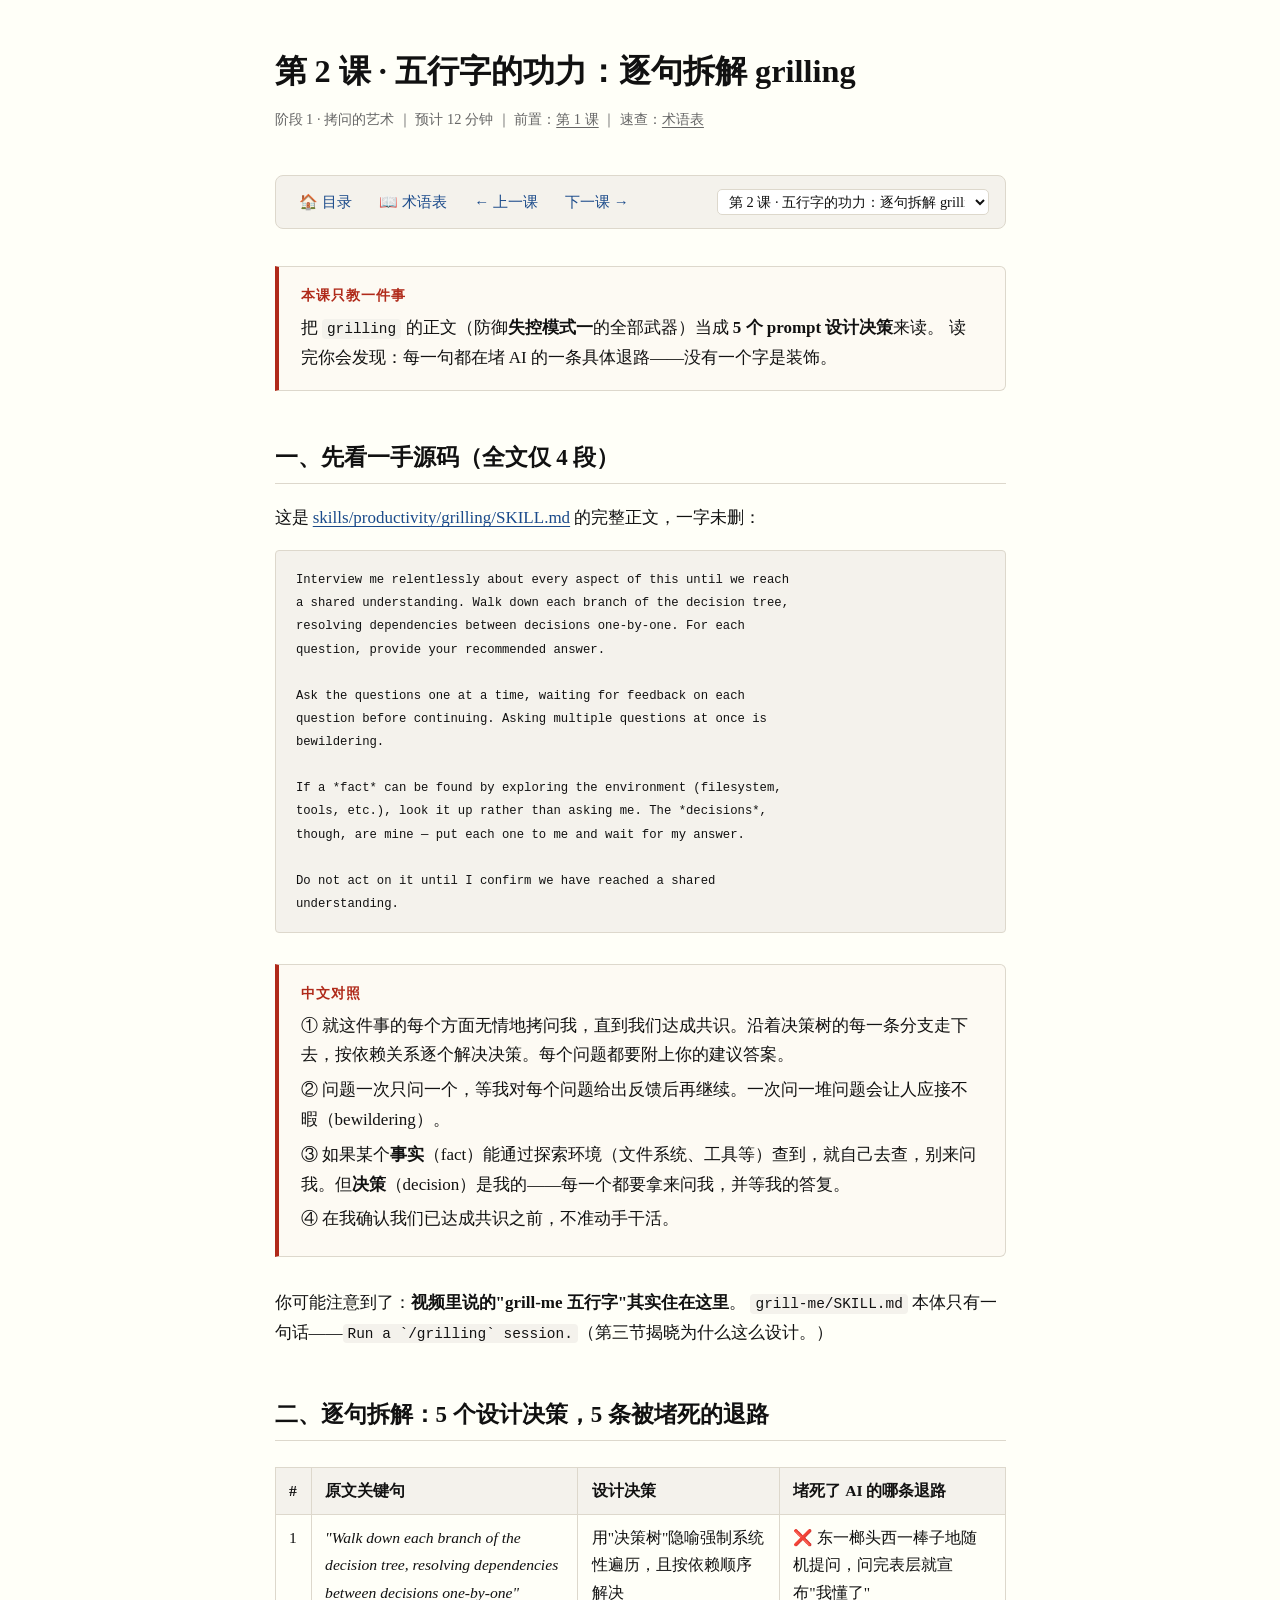
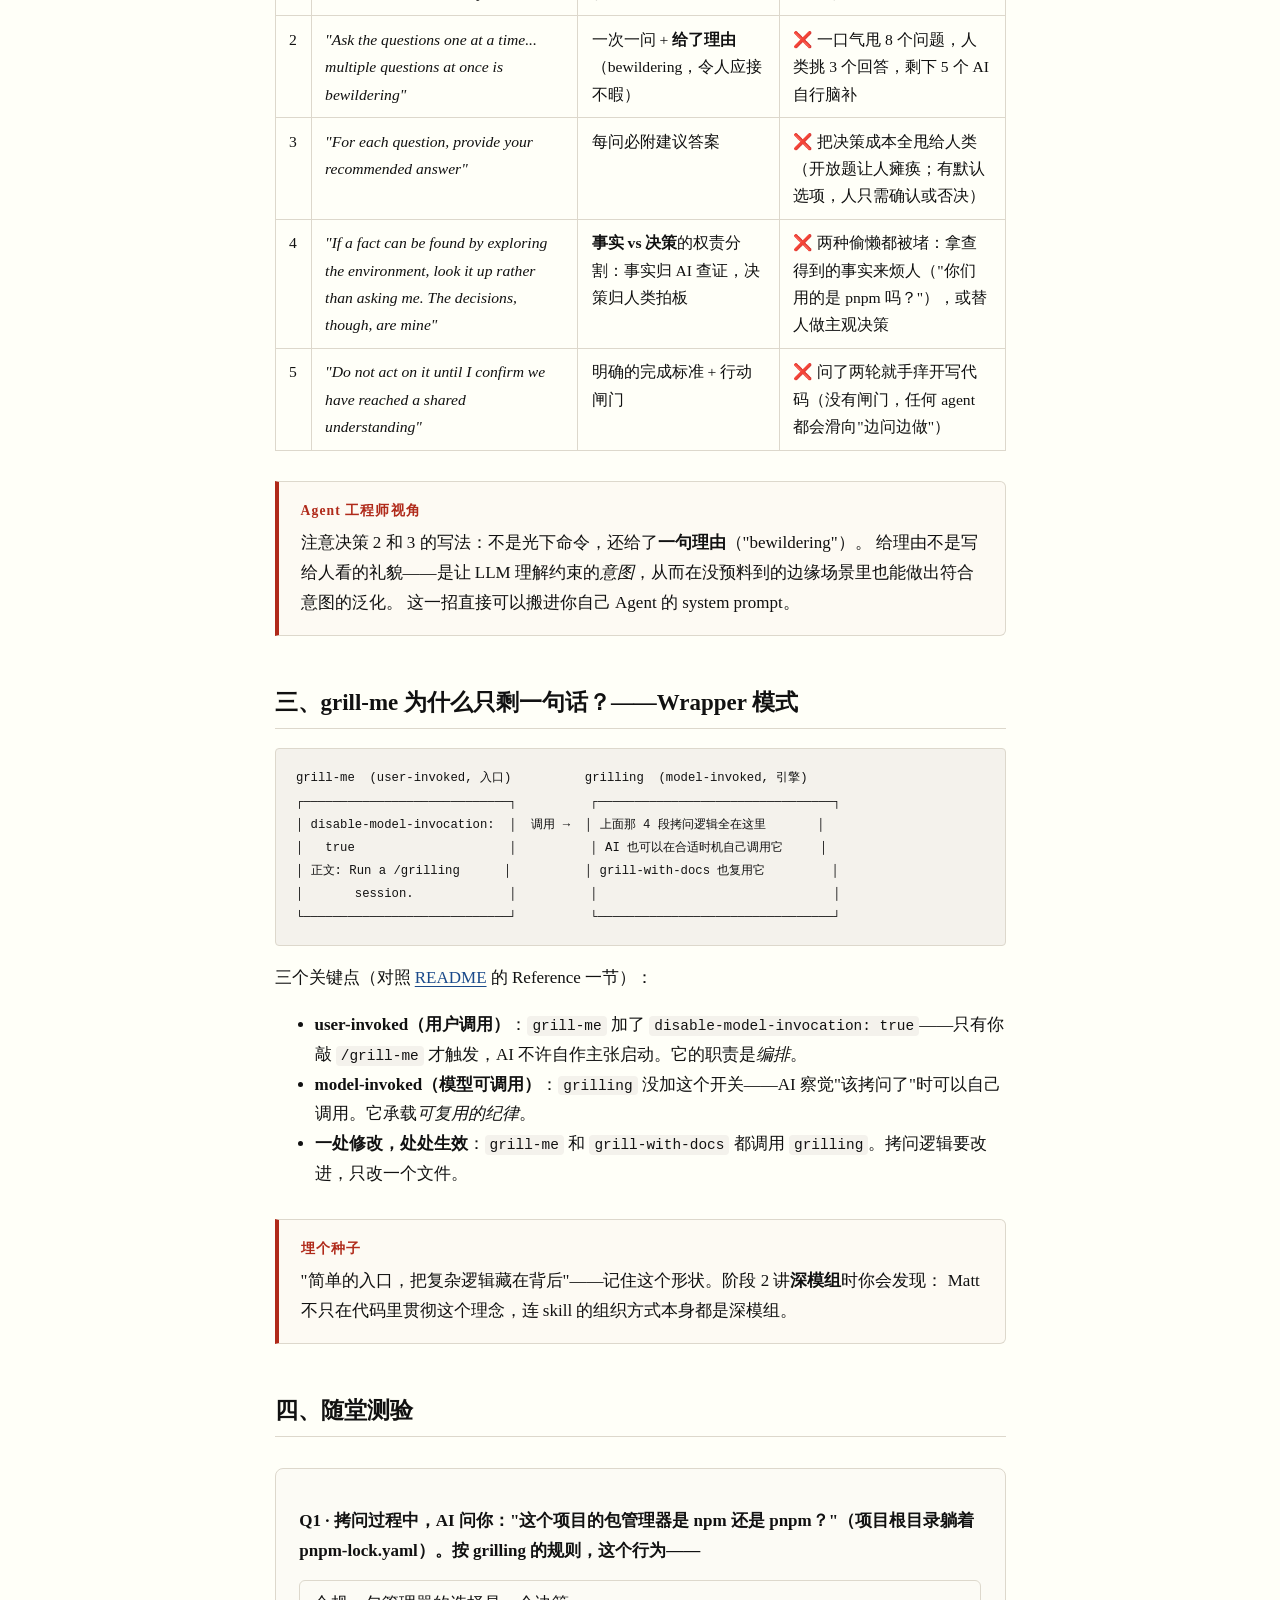
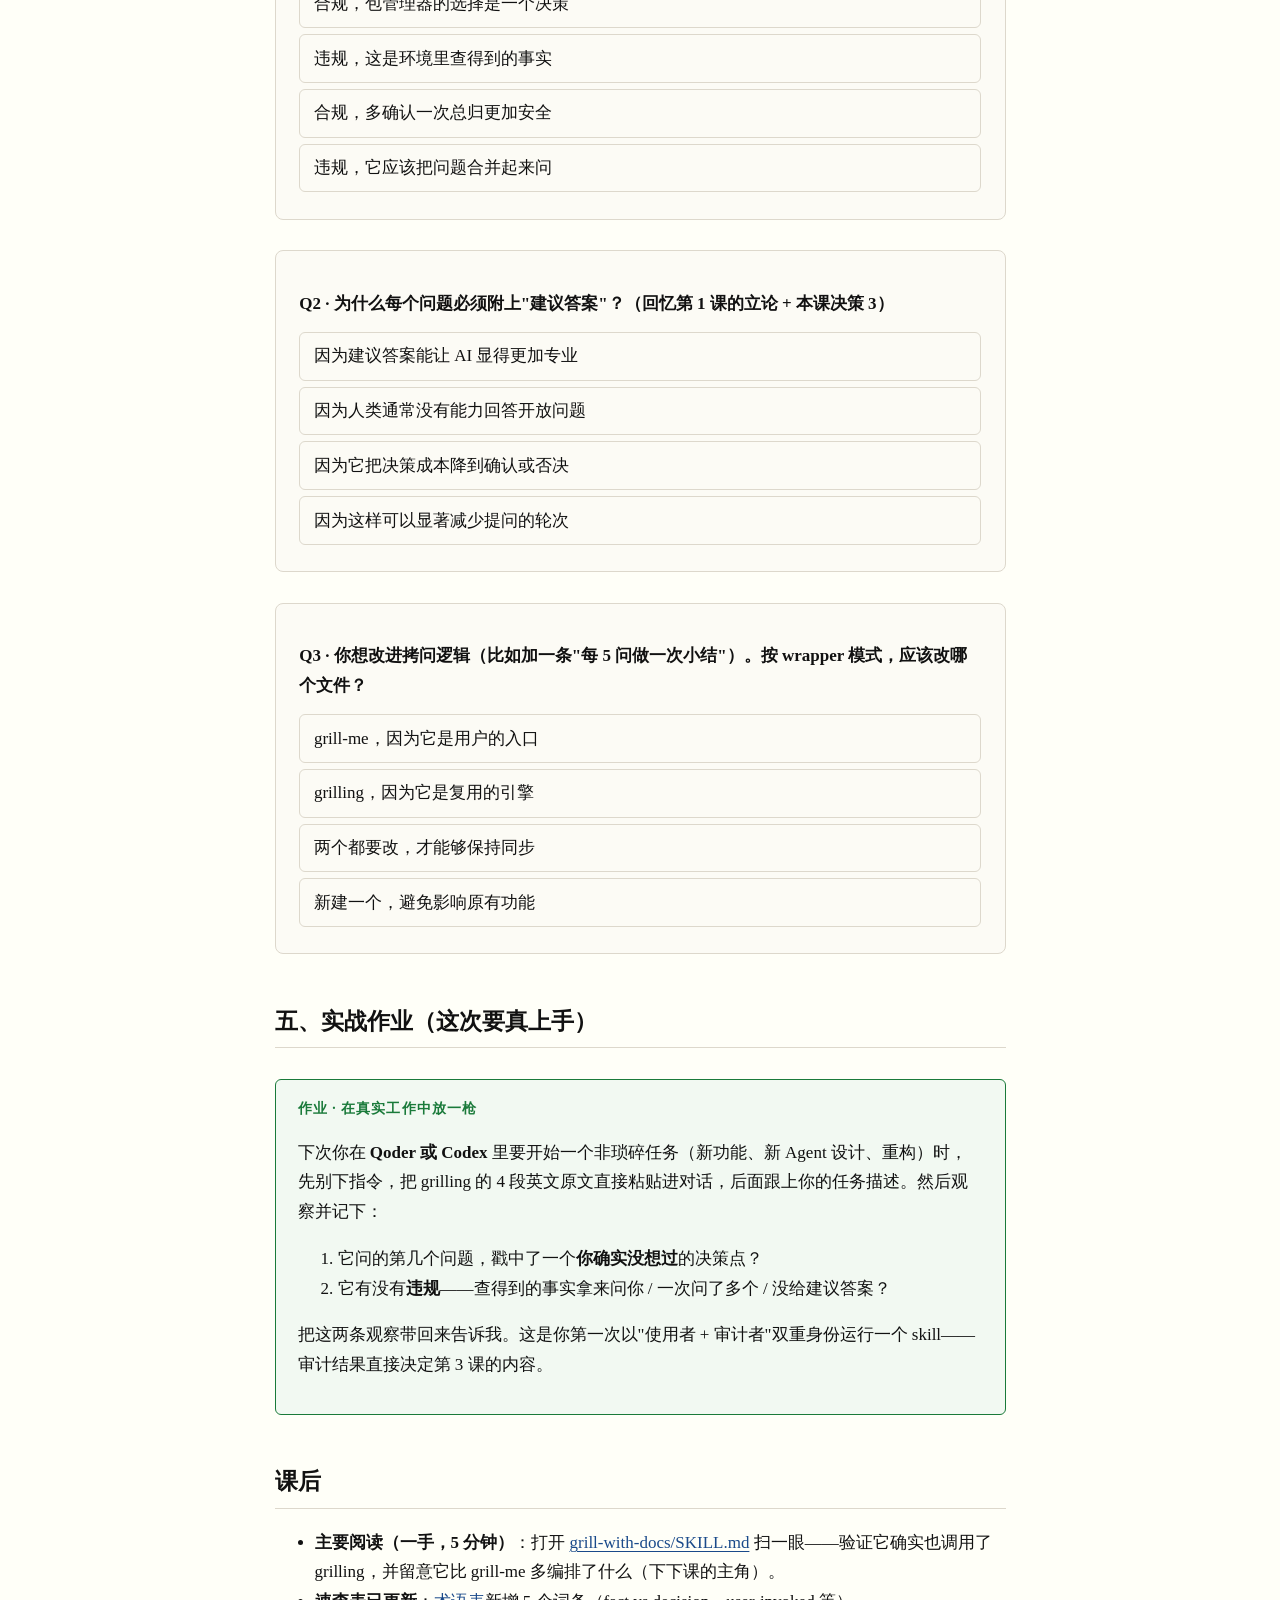
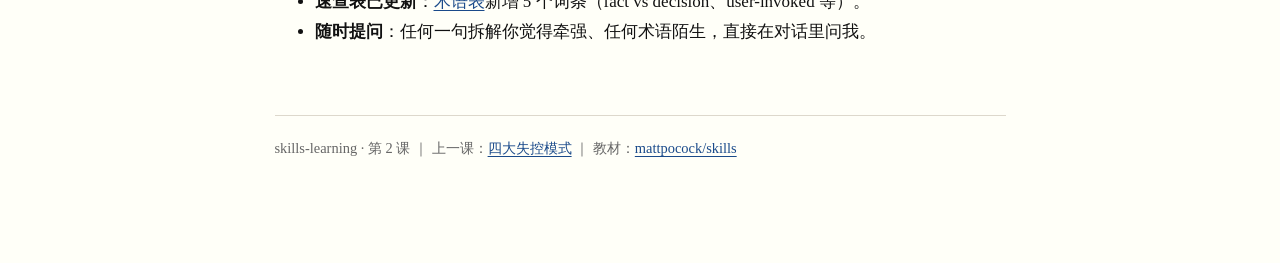
==== lessons/0002-grilling-line-by-line.html @ 446a2e48 "feat: 发布 skills-learning 课程站（9 课 + 术语表 + 视频笔记）" ====
<!DOCTYPE html>
<html lang="zh-CN">
<head>
<meta charset="UTF-8">
<meta name="viewport" content="width=device-width, initial-scale=1.0">
<title>第 2 课 · 五行字的功力：逐句拆解 grilling</title>
<link rel="stylesheet" href="../assets/course.css">
</head>
<body>

<h1>第 2 课 · 五行字的功力：逐句拆解 grilling</h1>
<p class="lesson-meta">
  阶段 1 · 拷问的艺术 ｜ 预计 12 分钟 ｜
  前置：<a href="./0001-four-failure-modes.html">第 1 课</a> ｜
  速查：<a href="../reference/glossary.html">术语表</a>
</p>

<nav id="course-nav"></nav>

<div class="callout">
  <span class="label">本课只教一件事</span>
  把 <code>grilling</code> 的正文（防御<strong>失控模式一</strong>的全部武器）当成 <strong>5 个 prompt 设计决策</strong>来读。
  读完你会发现：每一句都在堵 AI 的一条具体退路——没有一个字是装饰。
</div>

<h2>一、先看一手源码（全文仅 4 段）</h2>

<p>这是 <a href="https://github.com/mattpocock/skills/blob/main/skills/productivity/grilling/SKILL.md">skills/productivity/grilling/SKILL.md</a> 的完整正文，一字未删：</p>

<pre><code>Interview me relentlessly about every aspect of this until we reach
a shared understanding. Walk down each branch of the decision tree,
resolving dependencies between decisions one-by-one. For each
question, provide your recommended answer.

Ask the questions one at a time, waiting for feedback on each
question before continuing. Asking multiple questions at once is
bewildering.

If a *fact* can be found by exploring the environment (filesystem,
tools, etc.), look it up rather than asking me. The *decisions*,
though, are mine — put each one to me and wait for my answer.

Do not act on it until I confirm we have reached a shared
understanding.</code></pre>

<div class="callout">
  <span class="label">中文对照</span>
  <p style="margin:.3rem 0">① 就这件事的每个方面无情地拷问我，直到我们达成共识。沿着决策树的每一条分支走下去，按依赖关系逐个解决决策。每个问题都要附上你的建议答案。</p>
  <p style="margin:.3rem 0">② 问题一次只问一个，等我对每个问题给出反馈后再继续。一次问一堆问题会让人应接不暇（bewildering）。</p>
  <p style="margin:.3rem 0">③ 如果某个<strong>事实</strong>（fact）能通过探索环境（文件系统、工具等）查到，就自己去查，别来问我。但<strong>决策</strong>（decision）是我的——每一个都要拿来问我，并等我的答复。</p>
  <p style="margin:.3rem 0">④ 在我确认我们已达成共识之前，不准动手干活。</p>
</div>

<p>你可能注意到了：<strong>视频里说的"grill-me 五行字"其实住在这里</strong>。
<code>grill-me/SKILL.md</code> 本体只有一句话——<code>Run a `/grilling` session.</code>（第三节揭晓为什么这么设计。）</p>

<h2>二、逐句拆解：5 个设计决策，5 条被堵死的退路</h2>

<table>
  <tr><th>#</th><th>原文关键句</th><th>设计决策</th><th>堵死了 AI 的哪条退路</th></tr>
  <tr>
    <td>1</td>
    <td><em>"Walk down each branch of the decision tree, resolving dependencies between decisions one-by-one"</em></td>
    <td>用"决策树"隐喻强制系统性遍历，且按依赖顺序解决</td>
    <td>❌ 东一榔头西一棒子地随机提问，问完表层就宣布"我懂了"</td>
  </tr>
  <tr>
    <td>2</td>
    <td><em>"Ask the questions one at a time... multiple questions at once is bewildering"</em></td>
    <td>一次一问 + <strong>给了理由</strong>（bewildering，令人应接不暇）</td>
    <td>❌ 一口气甩 8 个问题，人类挑 3 个回答，剩下 5 个 AI 自行脑补</td>
  </tr>
  <tr>
    <td>3</td>
    <td><em>"For each question, provide your recommended answer"</em></td>
    <td>每问必附建议答案</td>
    <td>❌ 把决策成本全甩给人类（开放题让人瘫痪；有默认选项，人只需确认或否决）</td>
  </tr>
  <tr>
    <td>4</td>
    <td><em>"If a fact can be found by exploring the environment, look it up rather than asking me. The decisions, though, are mine"</em></td>
    <td><strong>事实 vs 决策</strong>的权责分割：事实归 AI 查证，决策归人类拍板</td>
    <td>❌ 两种偷懒都被堵：拿查得到的事实来烦人（"你们用的是 pnpm 吗？"），或替人做主观决策</td>
  </tr>
  <tr>
    <td>5</td>
    <td><em>"Do not act on it until I confirm we have reached a shared understanding"</em></td>
    <td>明确的完成标准 + 行动闸门</td>
    <td>❌ 问了两轮就手痒开写代码（没有闸门，任何 agent 都会滑向"边问边做"）</td>
  </tr>
</table>

<div class="callout">
  <span class="label">Agent 工程师视角</span>
  注意决策 2 和 3 的写法：不是光下命令，还给了<strong>一句理由</strong>（"bewildering"）。
  给理由不是写给人看的礼貌——是让 LLM 理解约束的<em>意图</em>，从而在没预料到的边缘场景里也能做出符合意图的泛化。
  这一招直接可以搬进你自己 Agent 的 system prompt。
</div>

<h2>三、grill-me 为什么只剩一句话？——Wrapper 模式</h2>

<pre><code>grill-me  (user-invoked, 入口)          grilling  (model-invoked, 引擎)
┌────────────────────────────┐          ┌────────────────────────────────┐
│ disable-model-invocation:  │  调用 →  │ 上面那 4 段拷问逻辑全在这里       │
│   true                     │          │ AI 也可以在合适时机自己调用它     │
│ 正文: Run a /grilling      │          │ grill-with-docs 也复用它         │
│       session.             │          │                                │
└────────────────────────────┘          └────────────────────────────────┘</code></pre>

<p>三个关键点（对照 <a href="https://github.com/mattpocock/skills/blob/main/README.md">README</a> 的 Reference 一节）：</p>
<ul>
  <li><strong>user-invoked（用户调用）</strong>：<code>grill-me</code> 加了 <code>disable-model-invocation: true</code>——只有你敲 <code>/grill-me</code> 才触发，AI 不许自作主张启动。它的职责是<em>编排</em>。</li>
  <li><strong>model-invoked（模型可调用）</strong>：<code>grilling</code> 没加这个开关——AI 察觉"该拷问了"时可以自己调用。它承载<em>可复用的纪律</em>。</li>
  <li><strong>一处修改，处处生效</strong>：<code>grill-me</code> 和 <code>grill-with-docs</code> 都调用 <code>grilling</code>。拷问逻辑要改进，只改一个文件。</li>
</ul>

<div class="callout">
  <span class="label">埋个种子</span>
  "简单的入口，把复杂逻辑藏在背后"——记住这个形状。阶段 2 讲<strong>深模组</strong>时你会发现：
  Matt 不只在代码里贯彻这个理念，连 skill 的组织方式本身都是深模组。
</div>

<h2>四、随堂测验</h2>

<div class="quiz">
  <p class="q">Q1 · 拷问过程中，AI 问你："这个项目的包管理器是 npm 还是 pnpm？"（项目根目录躺着 pnpm-lock.yaml）。按 grilling 的规则，这个行为——</p>
  <label>合规，包管理器的选择是一个决策</label>
  <label data-right="1">违规，这是环境里查得到的事实</label>
  <label>合规，多确认一次总归更加安全</label>
  <label>违规，它应该把问题合并起来问</label>
  <div class="feedback right">✅ 正确。锁文件在文件系统里躺着，这是 <strong>fact</strong>——AI 应该自己查（"look it up rather than asking me"）。只有查不到的主观取舍（decision）才允许拿来问你。这条分割线是 grilling 里最精妙的一句。</div>
  <div class="feedback wrong">再读源码第三段：fact（环境里查得到的）→ AI 自己查；decision（主观取舍）→ 必须问人。锁文件就在文件系统里，属于 fact，问出来就是在浪费你的注意力。</div>
</div>

<div class="quiz">
  <p class="q">Q2 · 为什么每个问题必须附上"建议答案"？（回忆第 1 课的立论 + 本课决策 3）</p>
  <label>因为建议答案能让 AI 显得更加专业</label>
  <label>因为人类通常没有能力回答开放问题</label>
  <label data-right="1">因为它把决策成本降到确认或否决</label>
  <label>因为这样可以显著减少提问的轮次</label>
  <div class="feedback right">✅ 正确。开放题("怎么处理断线重连？")让人瘫痪；带默认选项的题("建议指数退避重试 3 次，可以吗？")只需确认或否决。AI 干"找漏洞+给选项"的苦活，人类保留拍板权——决策权始终在人手里，这正是 grilling 防御失控模式一的方式。</div>
    <div class="feedback wrong">核心在"决策成本"：开放题让人瘫痪，带建议答案的题只需确认/否决。注意这不是让 AI 替你决策——建议只是选项，拍板永远是你。这就是"AI 给选项、人类拍板"的分工。</div>
</div>

<div class="quiz">
  <p class="q">Q3 · 你想改进拷问逻辑（比如加一条"每 5 问做一次小结"）。按 wrapper 模式，应该改哪个文件？</p>
  <label>grill-me，因为它是用户的入口</label>
  <label data-right="1">grilling，因为它是复用的引擎</label>
  <label>两个都要改，才能够保持同步</label>
  <label>新建一个，避免影响原有功能</label>
  <div class="feedback right">✅ 正确。逻辑全在 <code>grilling</code>（引擎）；<code>grill-me</code> 只是一行转发的入口。改引擎，则 grill-me 和 grill-with-docs 同时受益——这就是"一处修改，处处生效"。</div>
  <div class="feedback wrong">回看第三节的图：<code>grill-me</code> 正文只有一句 "Run a /grilling session."，不含任何拷问逻辑。逻辑住在 <code>grilling</code> 里，改它一处，所有调用方（grill-me、grill-with-docs）同时生效。</div>
</div>

<h2>五、实战作业（这次要真上手）</h2>

<div class="win">
  <span class="label">作业 · 在真实工作中放一枪</span>
  <p>下次你在 <strong>Qoder 或 Codex</strong> 里要开始一个非琐碎任务（新功能、新 Agent 设计、重构）时，先别下指令，把 grilling 的 4 段英文原文直接粘贴进对话，后面跟上你的任务描述。然后观察并记下：</p>
  <ol>
    <li>它问的第几个问题，戳中了一个<strong>你确实没想过</strong>的决策点？</li>
    <li>它有没有<strong>违规</strong>——查得到的事实拿来问你 / 一次问了多个 / 没给建议答案？</li>
  </ol>
  <p>把这两条观察带回来告诉我。这是你第一次以"使用者 + 审计者"双重身份运行一个 skill——审计结果直接决定第 3 课的内容。</p>
</div>

<h2>课后</h2>
<ul>
  <li><strong>主要阅读（一手，5 分钟）</strong>：打开 <a href="https://github.com/mattpocock/skills/blob/main/skills/engineering/grill-with-docs/SKILL.md">grill-with-docs/SKILL.md</a> 扫一眼——验证它确实也调用了 grilling，并留意它比 grill-me 多编排了什么（下下课的主角）。</li>
  <li><strong>速查表已更新</strong>：<a href="../reference/glossary.html">术语表</a>新增 5 个词条（fact vs decision、user-invoked 等）。</li>
  <li><strong>随时提问</strong>：任何一句拆解你觉得牵强、任何术语陌生，直接在对话里问我。</li>
</ul>

<footer>
  skills-learning · 第 2 课 ｜ 上一课：<a href="./0001-four-failure-modes.html">四大失控模式</a> ｜
  教材：<a href="https://github.com/mattpocock/skills">mattpocock/skills</a>
</footer>

<script src="../assets/quiz.js"></script>
<script src="../assets/toc-data.js"></script>
<script src="../assets/nav.js"></script>
</body>
</html>
---- assets/course.css ----
/* course.css — skills-learning 课程共享样式表（Tufte 风格） */
:root {
  --bg: #fffff8;
  --ink: #111;
  --muted: #666;
  --accent: #b02a1a;
  --link: #1a4a8a;
  --code-bg: #f4f2ec;
  --border: #ddd8cc;
  --ok: #1a7a3a;
}
* { box-sizing: border-box; }
html { font-size: 17px; }
body {
  background: var(--bg);
  color: var(--ink);
  font-family: "Songti SC", "Noto Serif CJK SC", Georgia, "Times New Roman", serif;
  line-height: 1.75;
  max-width: 46rem;
  margin: 0 auto;
  padding: 3rem 1.5rem 6rem;
}
h1 { font-size: 1.9rem; line-height: 1.3; margin: 0 0 .3rem; font-weight: 700; }
h2 { font-size: 1.35rem; margin-top: 2.8rem; border-bottom: 1px solid var(--border); padding-bottom: .3rem; }
h3 { font-size: 1.1rem; margin-top: 2rem; }
.lesson-meta { color: var(--muted); font-size: .85rem; margin-bottom: 2.5rem; }
.lesson-meta a { color: var(--muted); }
a { color: var(--link); text-decoration-thickness: 1px; text-underline-offset: 3px; }
code, pre {
  font-family: "SF Mono", "JetBrains Mono", Menlo, Consolas, monospace;
  font-size: .85em;
  background: var(--code-bg);
  border-radius: 4px;
}
code { padding: .12em .35em; }
pre { padding: 1rem 1.2rem; overflow-x: auto; border: 1px solid var(--border); line-height: 1.6; }
pre code { background: none; padding: 0; }
blockquote {
  margin: 1.5rem 0;
  padding: .2rem 1.2rem;
  border-left: 3px solid var(--accent);
  color: #333;
  font-style: italic;
}
blockquote .src { display: block; font-style: normal; font-size: .8rem; color: var(--muted); margin-top: .4rem; }
table { border-collapse: collapse; width: 100%; margin: 1.5rem 0; font-size: .92rem; }
th, td { border: 1px solid var(--border); padding: .55rem .8rem; text-align: left; vertical-align: top; }
th { background: var(--code-bg); font-weight: 600; }
.callout {
  border: 1px solid var(--border);
  border-left: 4px solid var(--accent);
  background: #fdfaf3;
  padding: 1rem 1.3rem;
  margin: 1.8rem 0;
  border-radius: 0 6px 6px 0;
}
.callout .label { font-weight: 700; color: var(--accent); font-size: .8rem; letter-spacing: .08em; display: block; margin-bottom: .3rem; }
.win {
  border: 1px solid var(--ok);
  background: #f2f9f2;
  padding: 1rem 1.3rem;
  margin: 1.8rem 0;
  border-radius: 6px;
}
.win .label { font-weight: 700; color: var(--ok); font-size: .8rem; letter-spacing: .08em; display: block; margin-bottom: .3rem; }
/* --- quiz --- */
.quiz { border: 1px solid var(--border); border-radius: 8px; padding: 1.2rem 1.4rem; margin: 1.8rem 0; background: #fcfbf5; }
.quiz .q { font-weight: 600; margin-bottom: .8rem; }
.quiz label {
  display: block; padding: .5rem .8rem; margin: .35rem 0;
  border: 1px solid var(--border); border-radius: 6px; cursor: pointer;
}
.quiz label:hover { background: var(--code-bg); }
.quiz .feedback { display: none; margin-top: .8rem; padding: .7rem 1rem; border-radius: 6px; font-size: .92rem; }
.quiz.answered .feedback { display: block; }
.quiz .feedback.right { background: #f2f9f2; border: 1px solid var(--ok); }
.quiz .feedback.wrong { background: #fbf0ee; border: 1px solid var(--accent); }
footer { margin-top: 4rem; padding-top: 1.2rem; border-top: 1px solid var(--border); color: var(--muted); font-size: .85rem; }
/* --- course nav (配合 nav.js) --- */
#course-nav {
  display: flex; flex-wrap: wrap; align-items: center; gap: .6rem;
  padding: .6rem .9rem; margin: 0 0 2.2rem;
  border: 1px solid var(--border); border-radius: 8px; background: var(--code-bg);
  font-size: .88rem;
}
#course-nav a { text-decoration: none; padding: .15rem .5rem; border-radius: 5px; }
#course-nav a:hover { background: #fff; }
#course-nav select {
  margin-left: auto; max-width: 16rem;
  font: inherit; font-size: .85rem; padding: .2rem .4rem;
  border: 1px solid var(--border); border-radius: 5px; background: #fff; color: var(--ink);
}
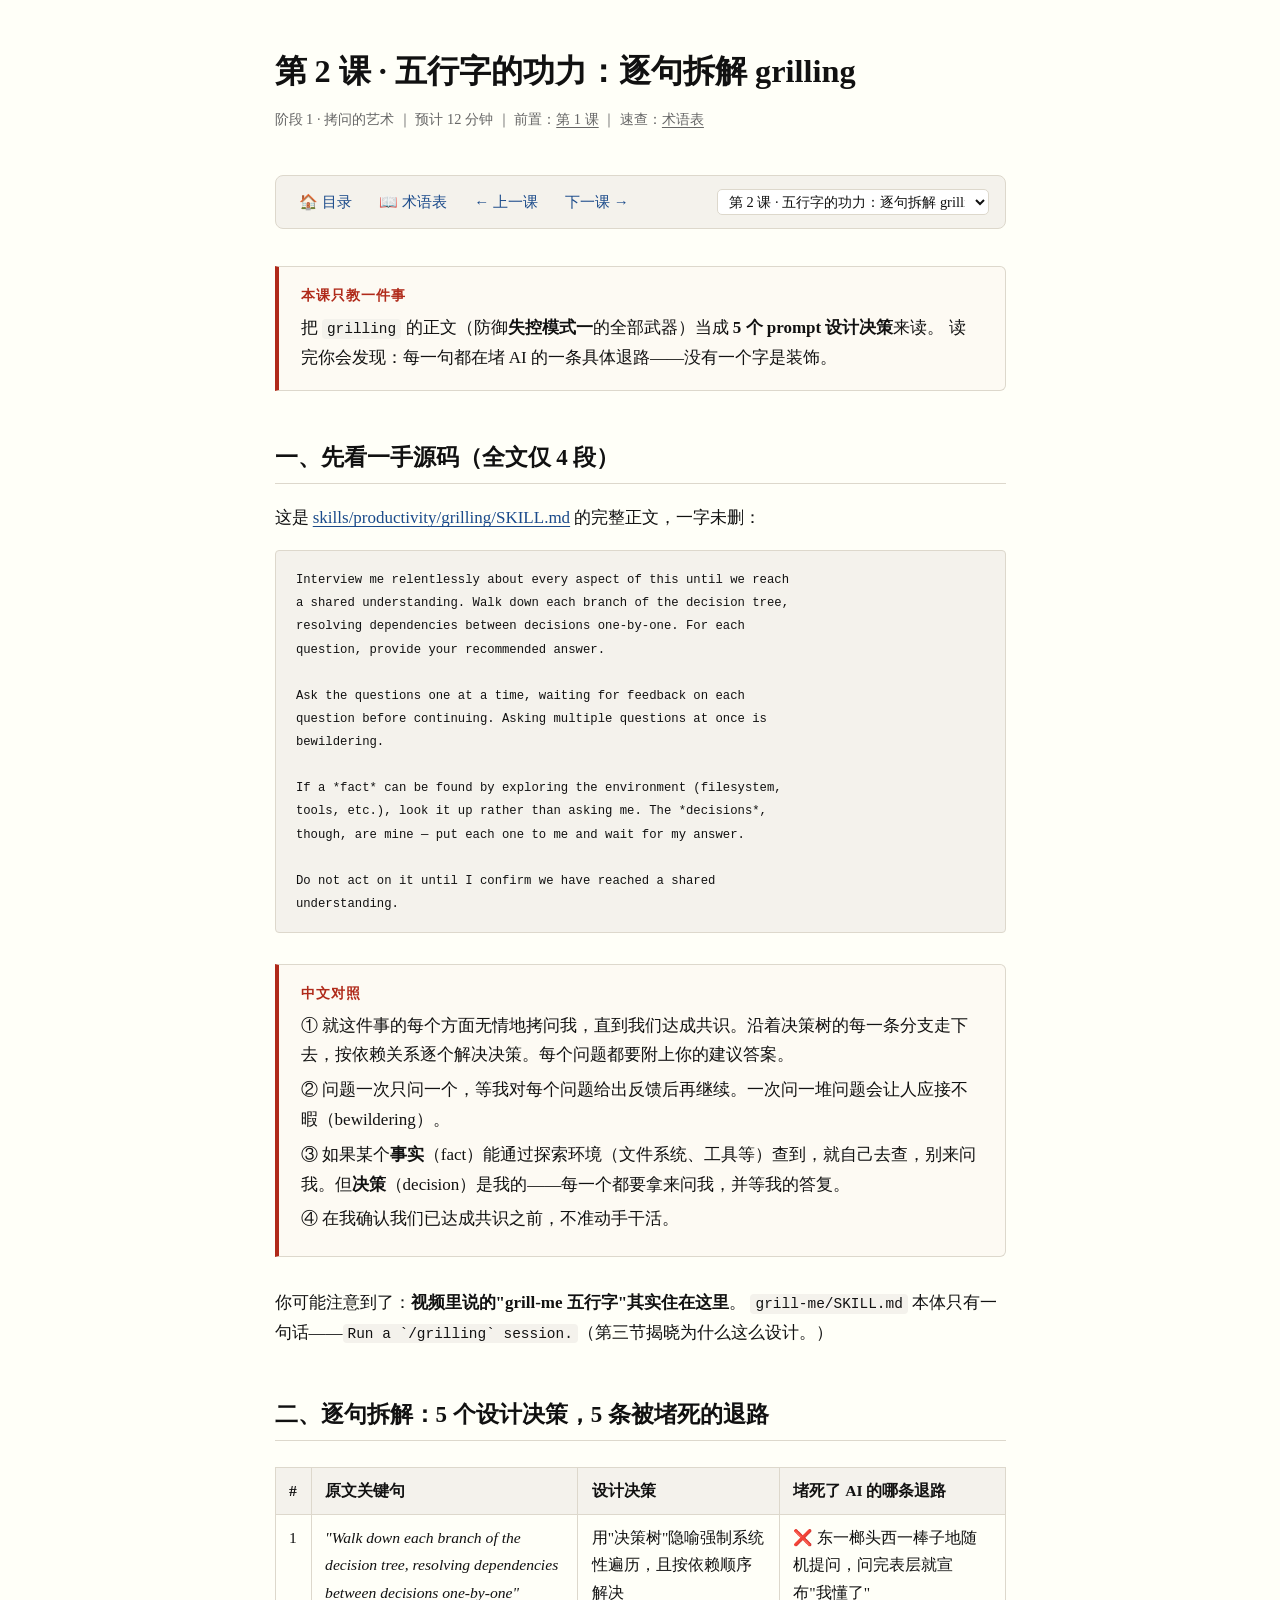
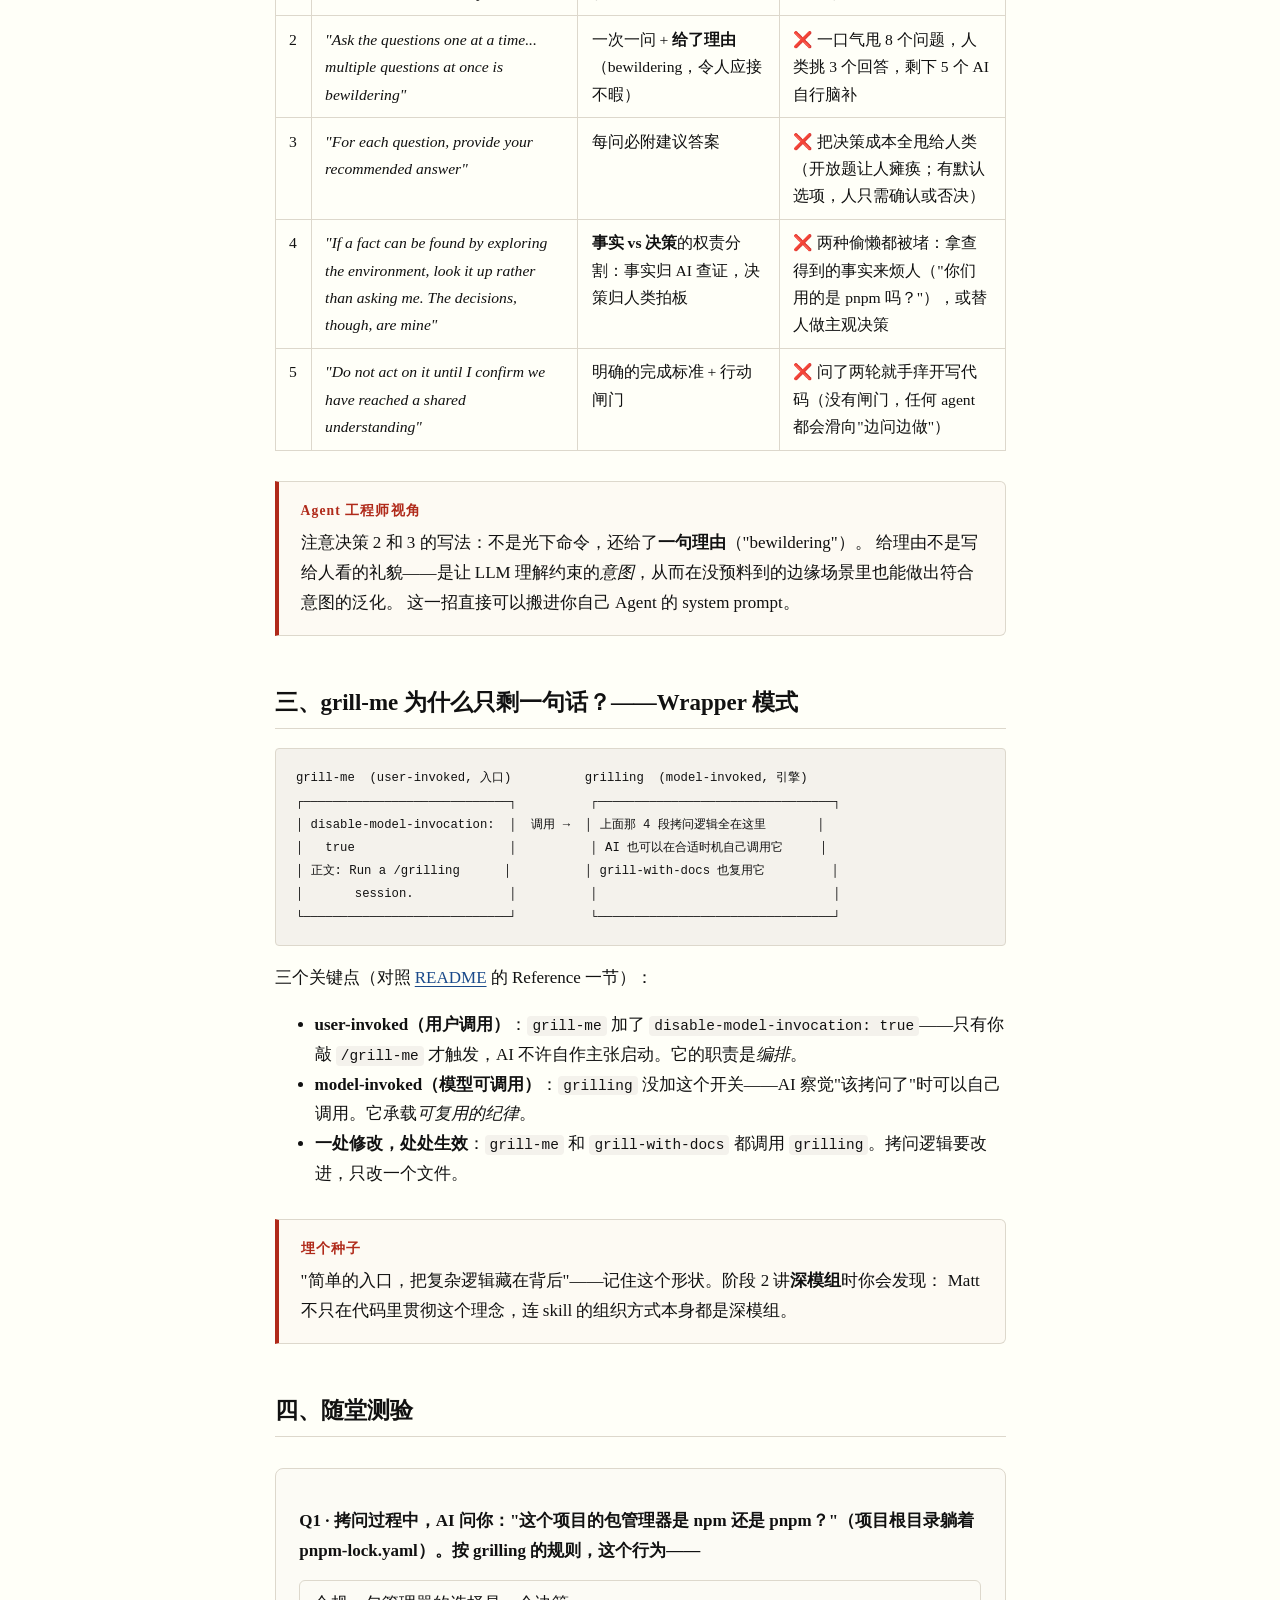
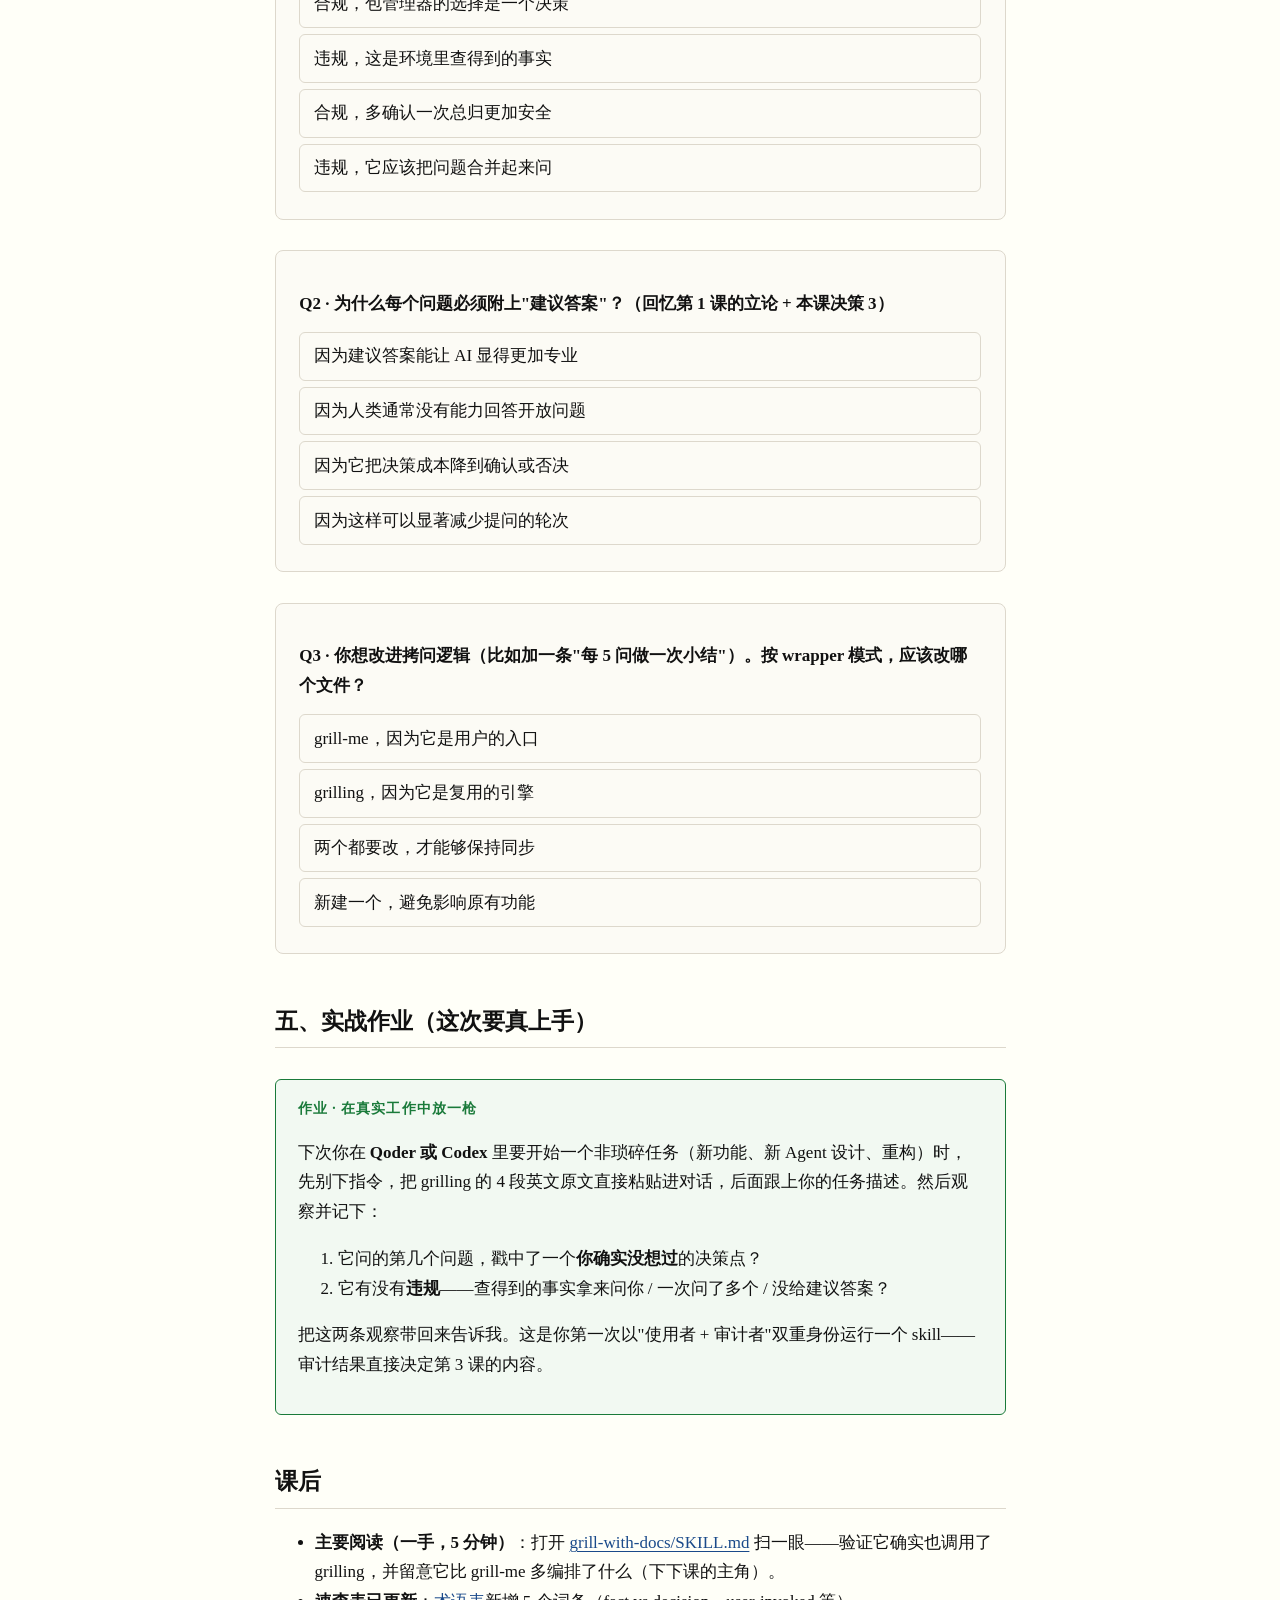
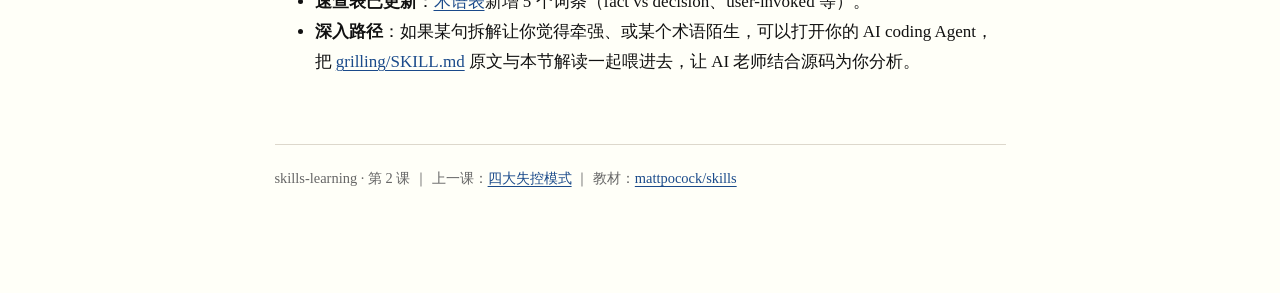
==== commit 667c7686: "fix: 重写 1-on-1 课程文案为公共读者视角 把课程中'我是你的老师 / 直接问我 / 粘到对话框 / 毕业答辩随时来交'这类原话改成'深入路径'——引导读者打开自己的 AI coding A" ====
--- a/lessons/0002-grilling-line-by-line.html
+++ b/lessons/0002-grilling-line-by-line.html
@@ -168,7 +168,7 @@
 <ul>
   <li><strong>主要阅读（一手，5 分钟）</strong>：打开 <a href="https://github.com/mattpocock/skills/blob/main/skills/engineering/grill-with-docs/SKILL.md">grill-with-docs/SKILL.md</a> 扫一眼——验证它确实也调用了 grilling，并留意它比 grill-me 多编排了什么（下下课的主角）。</li>
   <li><strong>速查表已更新</strong>：<a href="../reference/glossary.html">术语表</a>新增 5 个词条（fact vs decision、user-invoked 等）。</li>
-  <li><strong>随时提问</strong>：任何一句拆解你觉得牵强、任何术语陌生，直接在对话里问我。</li>
+  <li><strong>深入路径</strong>：如果某句拆解让你觉得牵强、或某个术语陌生，可以打开你的 AI coding Agent，把 <a href="https://github.com/mattpocock/skills/blob/main/skills/productivity/grilling/SKILL.md">grilling/SKILL.md</a> 原文与本节解读一起喂进去，让 AI 老师结合源码为你分析。</li>
 </ul>
 
 <footer>
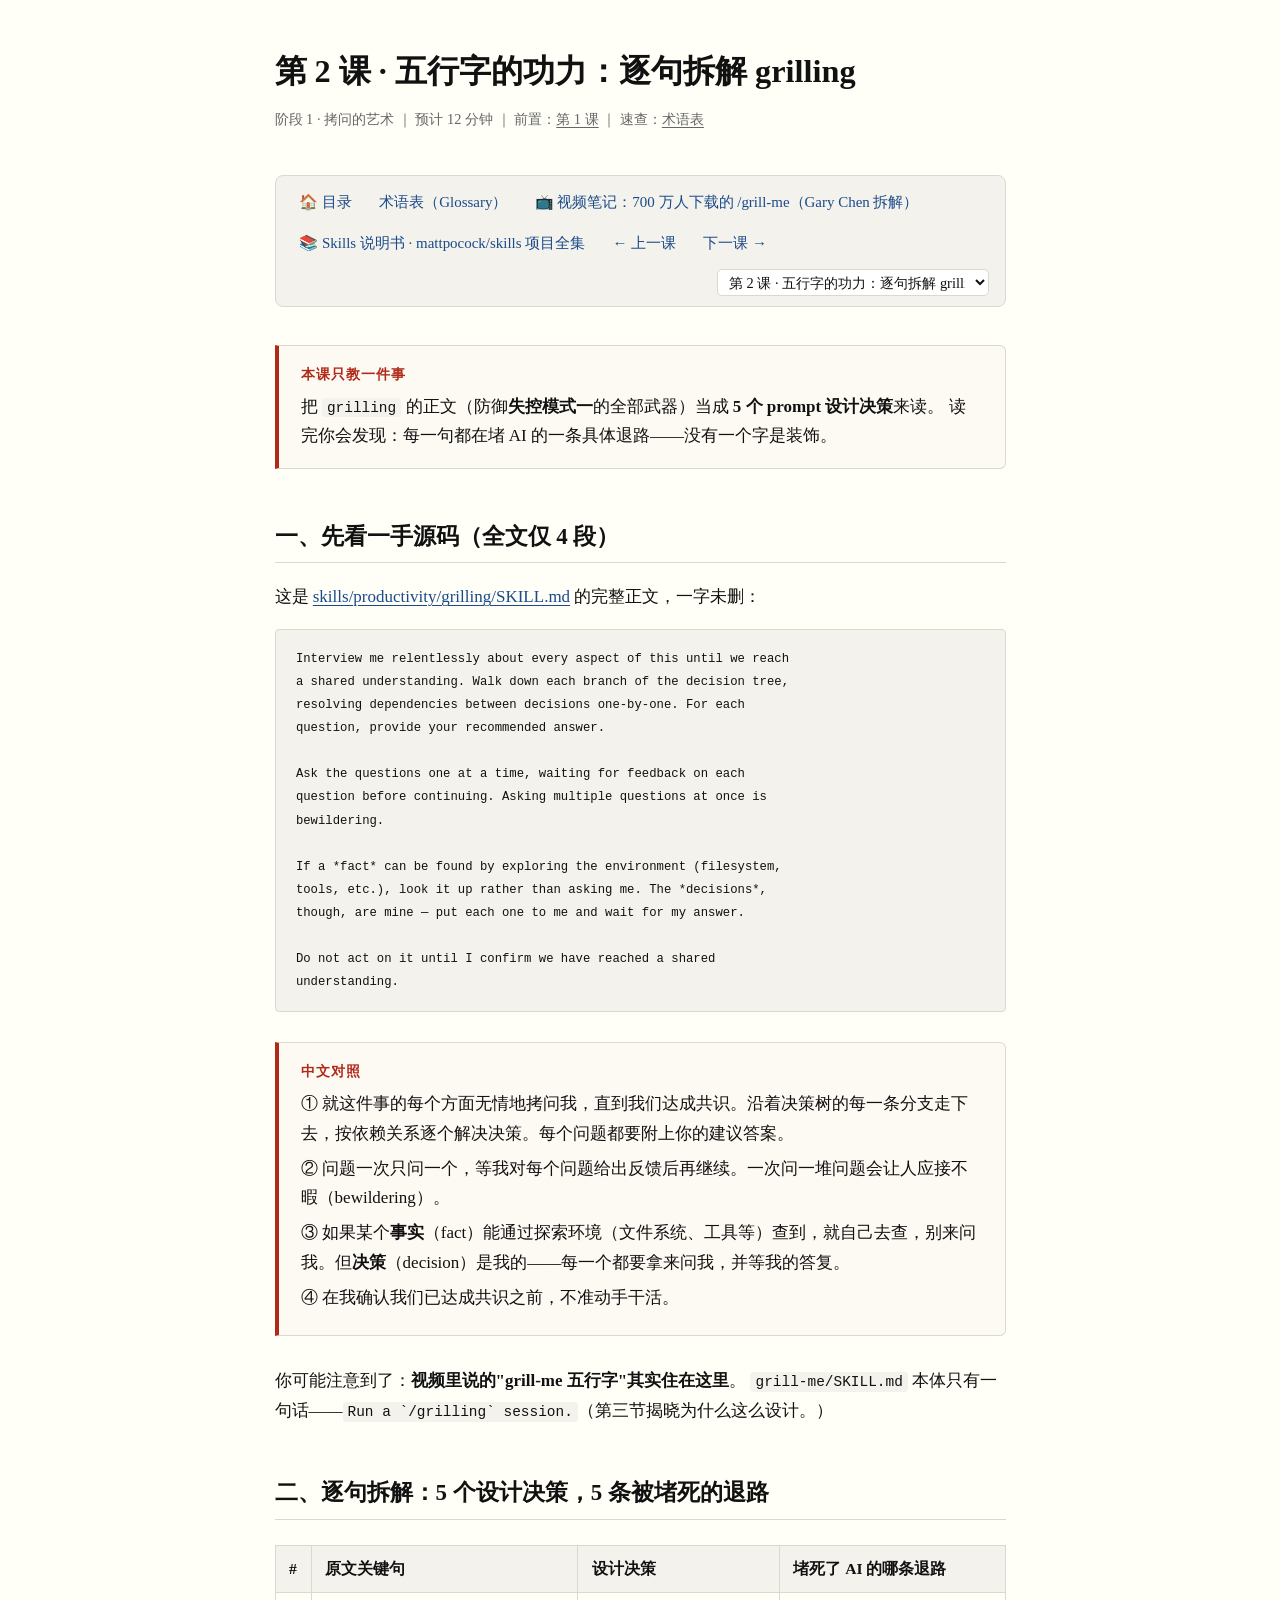
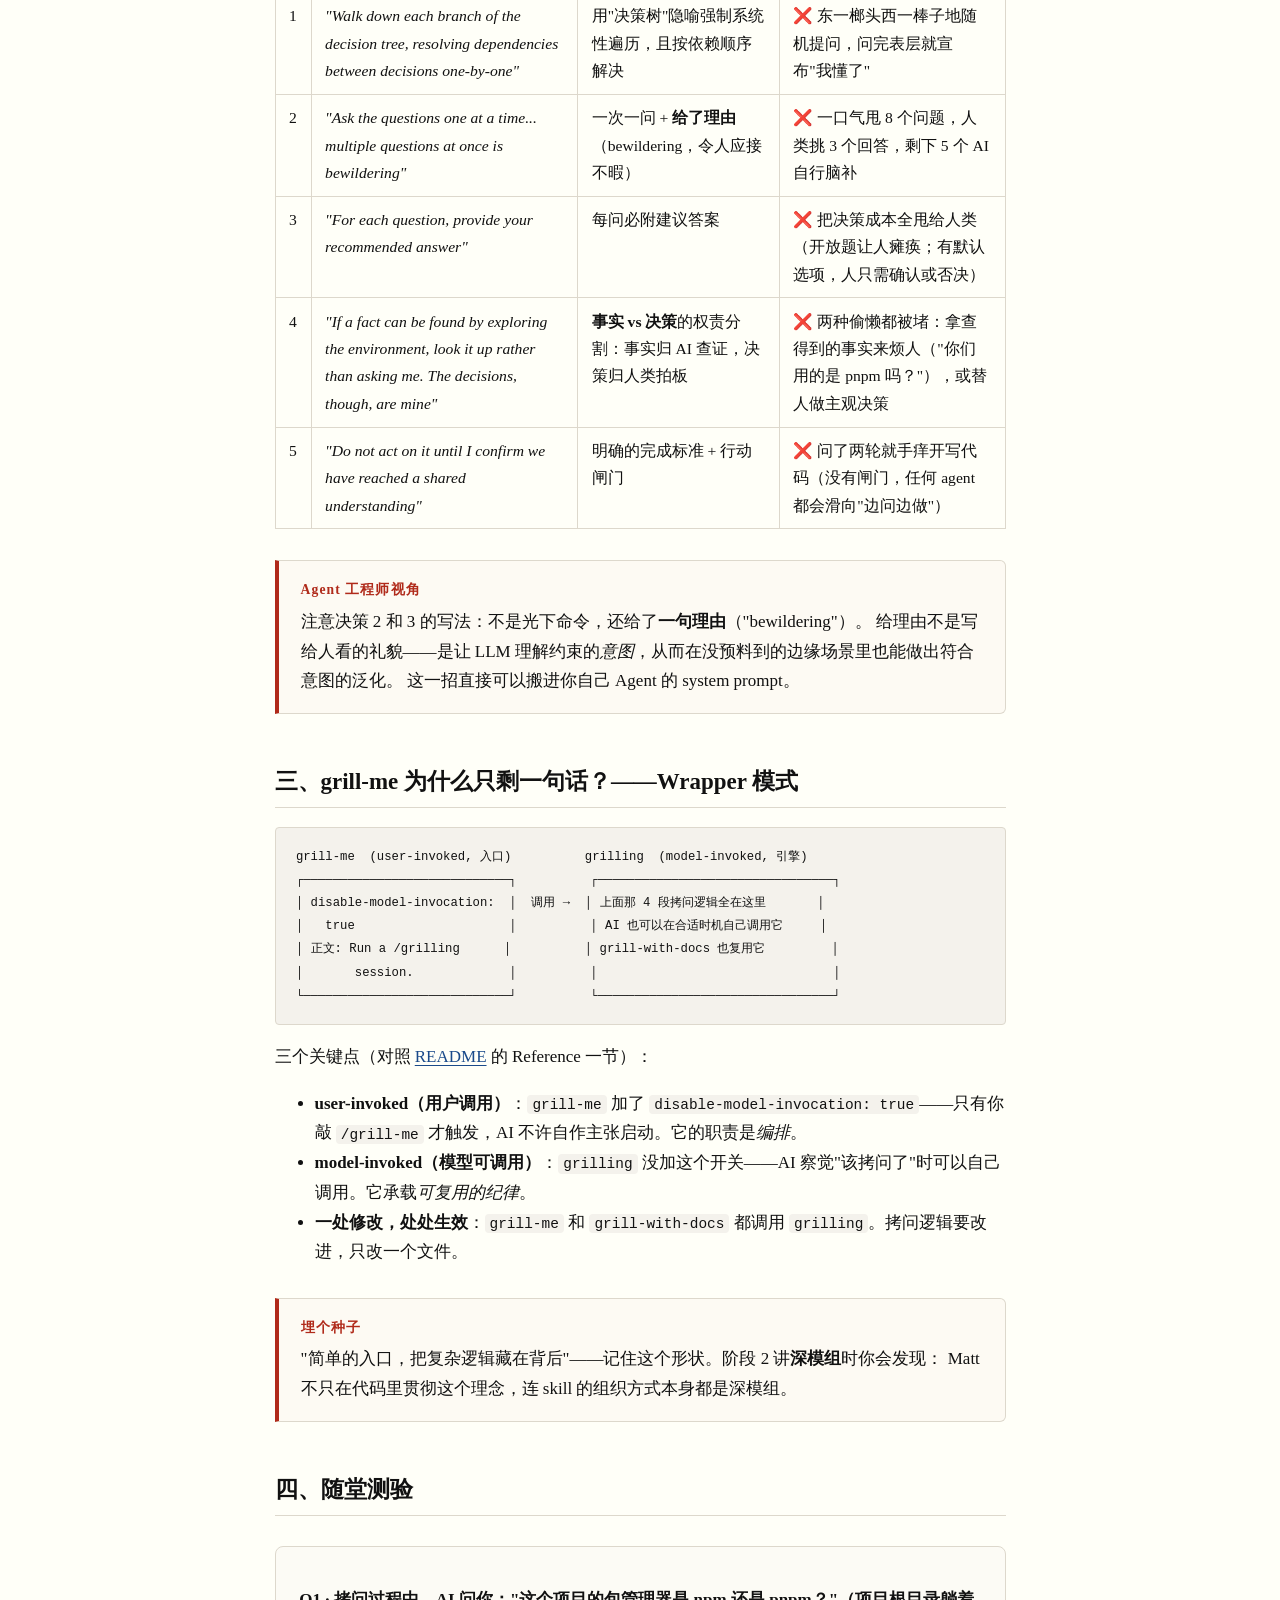
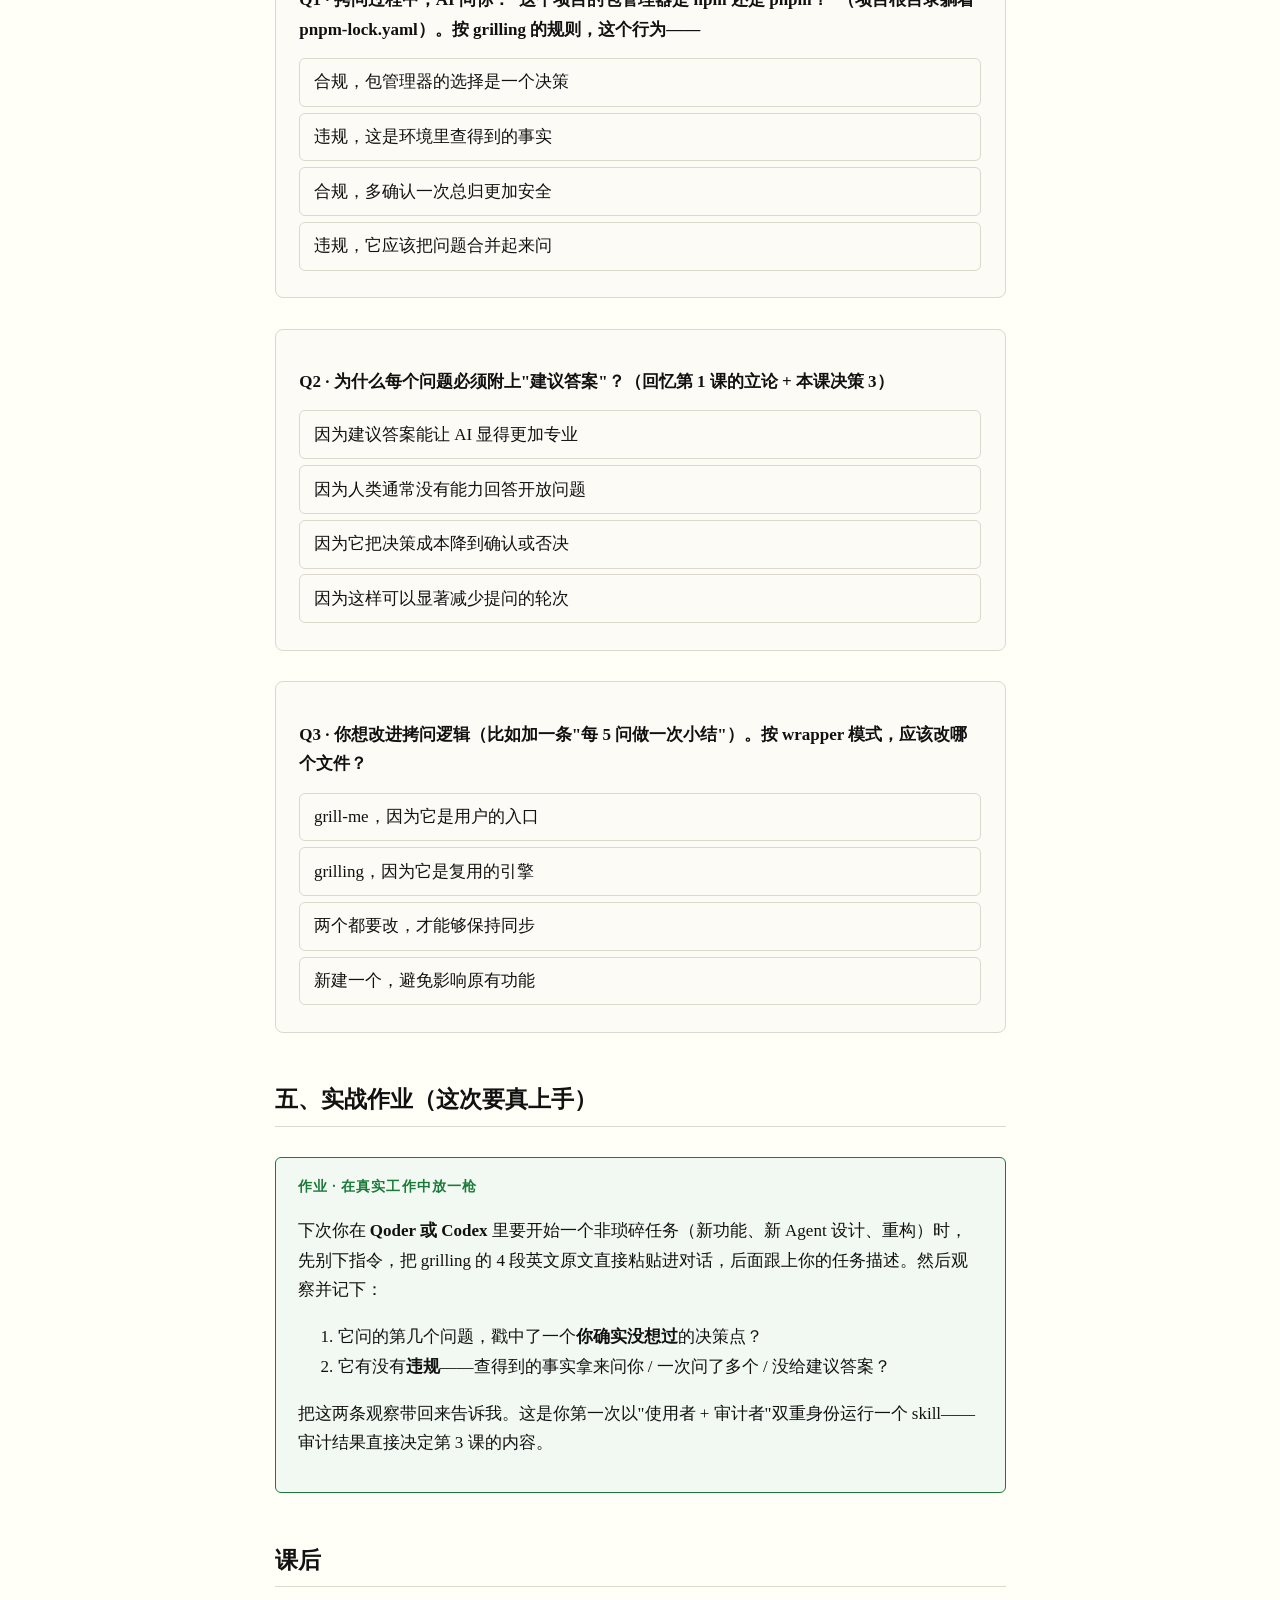
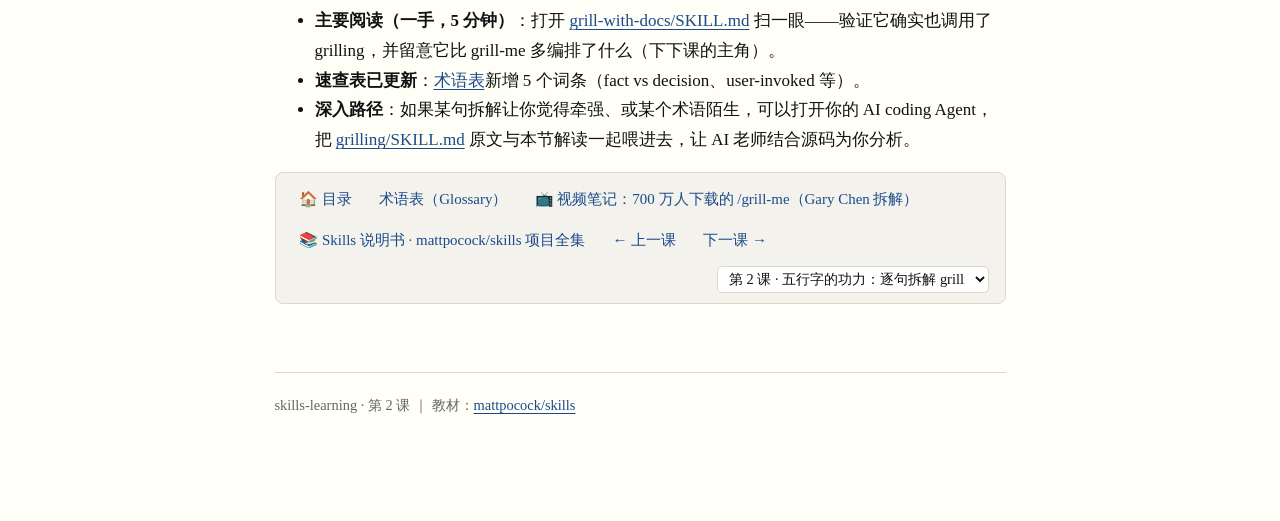
==== commit dfa15c38: "feat: 新增 Skills 说明书页面 + 全站导航增强 - 新增 reference/skills-manual.html（mattpocock/skills 全集 26 个 skills 速查" ====
--- a/lessons/0002-grilling-line-by-line.html
+++ b/lessons/0002-grilling-line-by-line.html
@@ -171,9 +171,10 @@
   <li><strong>深入路径</strong>：如果某句拆解让你觉得牵强、或某个术语陌生，可以打开你的 AI coding Agent，把 <a href="https://github.com/mattpocock/skills/blob/main/skills/productivity/grilling/SKILL.md">grilling/SKILL.md</a> 原文与本节解读一起喂进去，让 AI 老师结合源码为你分析。</li>
 </ul>
 
+<nav id="course-nav"></nav>
+
 <footer>
-  skills-learning · 第 2 课 ｜ 上一课：<a href="./0001-four-failure-modes.html">四大失控模式</a> ｜
-  教材：<a href="https://github.com/mattpocock/skills">mattpocock/skills</a>
+  skills-learning · 第 2 课 ｜ 教材：<a href="https://github.com/mattpocock/skills">mattpocock/skills</a>
 </footer>
 
 <script src="../assets/quiz.js"></script>
